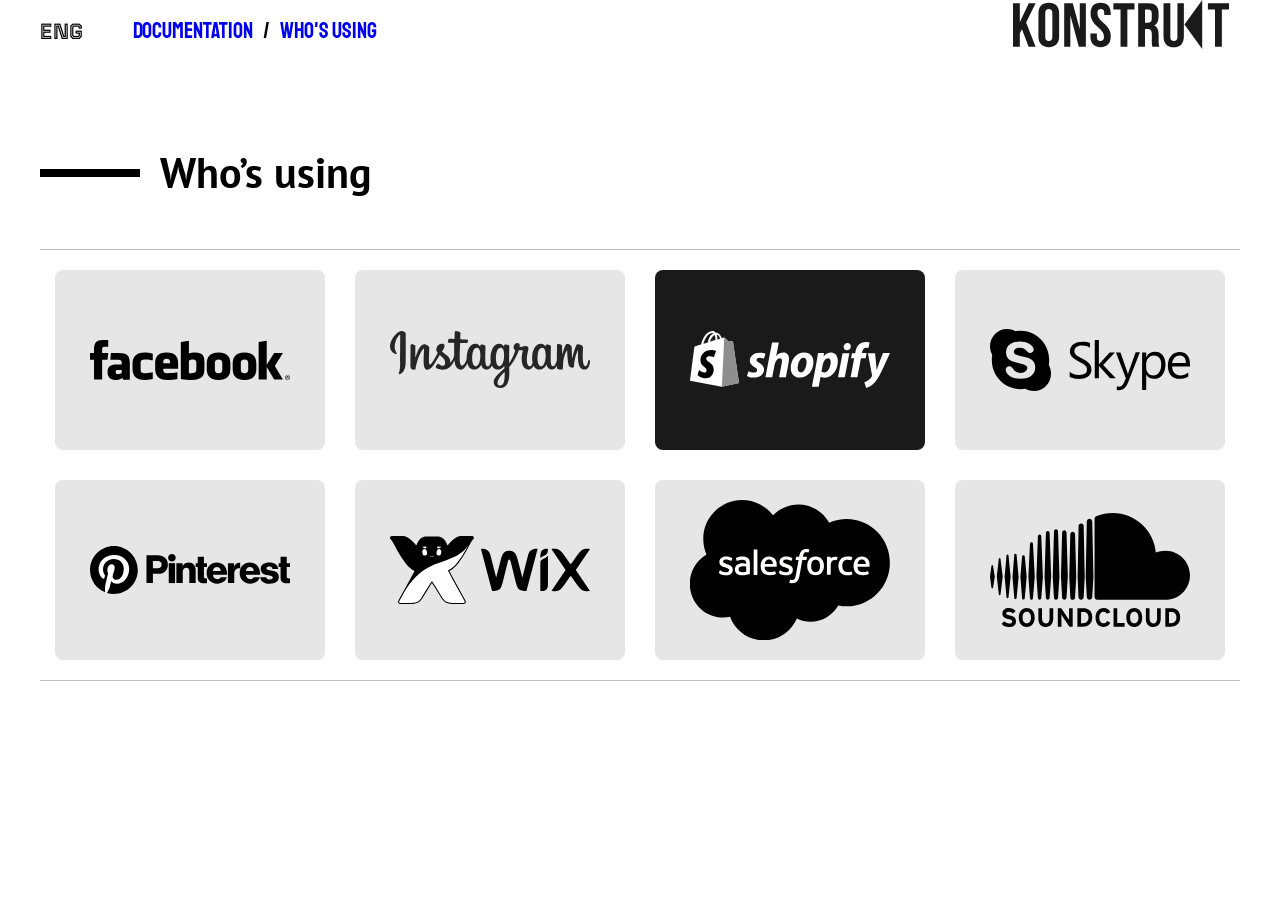
==== src/html pages/who'sUsing.html @ 9395a484 "first commit" ====
<!DOCTYPE html>
<html lang="en">

<head>
    <meta charset="UTF-8">
    <meta name="viewport" content="width=device-width, initial-scale=1.0">
    <title>>POSITION-TRANSFORM</title>
    <link rel="preconnect" href="https://fonts.googleapis.com">
    <link rel="preconnect" href="https://fonts.gstatic.com" crossorigin>
    <link
        href="https://fonts.googleapis.com/css2?family=Farro:wght@300;400;500;700&family=Francois+One&family=PT+Sans:ital,wght@0,400;0,700;1,400;1,700&family=Staatliches&family=Tourney:ital,wght@0,100..900;1,100..900&display=swap"
        rel="stylesheet">

    <link rel="stylesheet" href="../styles/style.css">
    <link rel="stylesheet" href="../styles/who'sUsing.css">
</head>

<body>
    <header class="header">
        <div class="container header-content-wrapper">
            <div class="lang-and-nav-cotainer">
                <a href="/en" class="header__lang-link tourney-lang">eng</a>
                <nav class="header__nav staatliches-nav">
                    <ul class="header__list">
                        <li class="header__item">
                            <a href=".">Documentation</a>
                        </li>
                        <li class="header__item">/</li>
                        <li class="header__item">
                            <a href="who'sUsing.html">Who's using</a>
                        </li>
                    </ul>
                </nav>
            </div>
            <a href="../../index.html" class="header__logo-link">
                <img src="../images/company-logo-black.svg" alt="Site logo" class="header__img">
            </a>
        </div>
    </header>

    <main>
        <section class="whosUsing container">
            <h2 class="whosUsing__title">Who’s using</h2>
            <ul class="whosUsing__list">
                <li class="whosUsing__item">
                    <div class="card">
                        <div class="card__front">
                            <img src="../images/facebook-logo-black.svg" alt="Facebook logo black" class="logo-icon">
                        </div>

                        <div class="card__back">
                            <img src="../images/facebook-logo-white.svg" alt="Facebook logo white">
                        </div>
                    </div>
                </li>

                <li class="whosUsing__item">
                    <div class="card">
                        <div class="card__front">
                            <img src="../images/instagram-logo-black.svg" alt="Instagram logo black" class="logo-icon">
                        </div>

                        <div class="card__back">
                            <img src="../images/instagram-logo-white.svg" alt="Instagram logo white">
                        </div>
                    </div>
                </li>

                <li class="whosUsing__item">
                    <div class="card">
                        <div class="card__front">
                            <img src="../images/shopify-logo-white.svg" alt="Shopify logo white" class="logo-icon">
                        </div>

                        <div class="card__back">
                            <img src="../images/shopify-logo-black.svg" alt="Shopify logo black">
                        </div>
                    </div>
                </li>

                <li class="whosUsing__item">
                    <div class="card">
                        <div class="card__front">
                            <img src="../images/skype-logo-black.svg" alt="Skype logo black" class="logo-icon">
                        </div>

                        <div class="card__back">
                            <img src="../images/skype-logo-white.svg" alt="Skype logo white">
                        </div>
                    </div>
                </li>

                <li class="whosUsing__item">
                    <div class="card">
                        <div class="card__front">
                            <img src="../images/pinterest-logo-black.svg" alt="Pinterest logo black" class="logo-icon">
                        </div>

                        <div class="card__back">
                            <img src="../images/pinterest-logo-white.svg" alt="Pinterest logo white">
                        </div>
                    </div>
                </li>

                <li class="whosUsing__item">
                    <div class="card">
                        <div class="card__front">
                            <img src="../images/wix.com-logo-black.svg" alt="Wix logo black" class="logo-icon">
                        </div>

                        <div class="card__back">
                            <img src="../images/wix.com-logo-white.svg" alt="Wix logo white">
                        </div>
                    </div>
                </li>

                <li class="whosUsing__item">
                    <div class="card">
                        <div class="card__front">
                            <img src="../images/saleforse-logo-black.svg" alt="Saleforce logo black" class="logo-icon">
                        </div>

                        <div class="card__back">
                            <img src="../images/saleforse-logo-white.svg" alt="Saleforce logo white">
                        </div>
                    </div>
                </li>

                <li class="whosUsing__item">
                    <div class="card">
                        <div class="card__front">
                            <img src="../images/soundcloud-logo-black.svg" alt="Soundcloud logo black"
                                class="logo-icon">
                        </div>

                        <div class="card__back">
                            <img src="../images/soundcloud-logo-white.svg" alt="Soundcloud logo white">
                        </div>
                    </div>
                </li>
            </ul>
        </section>
    </main>

</body>

</html>
---- src/styles/style.css ----
/* ====================RESET CSS================= */
* {
  margin: 0;
  padding: 0;
  box-sizing: border-box;
}

li {
  list-style: none;
}

a {
  text-decoration: none;
}

/* ==========================FONT FAMILIES====================== */
/* Francois One Regular - HEADING*/
/* Farro Light  - CHAPTERS*/
/* Staatliches Regular - NAVIGATION*/
/* Tourney SemiBold  - LANGUAGE*/

/*=============================BASE CSS ======================*/

body {
  font-family: "PT Sans", sans-serif;
  font-weight: 400;
  font-style: normal;
  font-size: 28px;
  line-height: 1.71;
  color: rgba(0, 0, 0, 1);

  padding-bottom: 30px;
}

.container {
  max-width: 1200px;
  width: 100%;
  margin: 0 auto;
}

.francois-one-heading {
  font-family: "Francois One", sans-serif;
  font-weight: 400;
  font-style: normal;
  font-size: 36px;
  line-height: 1.33;
  text-transform: uppercase;
}

.francois-one-heading .farro-light-chapter {
  font-family: "Farro", sans-serif;
  font-weight: 300;
  font-style: normal;
  font-size: 30px;
  text-transform: none;
}

.staatliches-nav {
  font-family: "Staatliches", sans-serif;
  font-weight: 400;
  font-style: normal;
  font-size: 22px;
}

.tourney-lang {
  font-family: "Tourney", sans-serif;
  font-weight: 600;
  font-style: normal;
  font-size: 22px;
}

/* ======================HEADER================= */

.header {
  margin-bottom: 70px;
  position: fixed;
  top: 0;
  left: 0;

  width: 100%;
  z-index: 10;

  background-color: rgb(255, 255, 255);
}

.header-content-wrapper {
  display: flex;
  justify-content: space-between;
  align-items: center;
}

.lang-and-nav-cotainer {
  display: flex;
  gap: 50px;
}

.header__lang-link {
  text-transform: uppercase;
  color: inherit;
}

.header__list {
  display: flex;
  gap: 10px;
}

.header__img {
  height: 49px;
  width: 238px;
  color: rgba(26, 26, 26, 1);
}

/* ====================ASIDEBAR=============== */
.sidebar {
  position: sticky;
  top: 137px;

  height: max-content;
}

.sidebar__item {
  width: 365px;
  height: 58px;
  padding-bottom: 10px;
  border-bottom: 1px solid rgba(189, 189, 189, 1);
}

.sidebar__item:not(:last-child) {
  margin-bottom: 70px;
}

/* ======================MAIN PART================= */
.content-wrapper {
  display: flex;
  gap: 30px;

  padding-top: 137px;
}

.heading {
  margin-bottom: 40px;

  padding-top: 20px;
  position: relative;
}

/* h2 {
  padding-top: 20px;
  position: relative;
} */

.heading ::before {
  content: "";
  position: absolute;
  top: 0;
  left: 0;

  width: 100px;
  height: 8px;

  background-color: rgba(0, 0, 0, 1);
}

section:not(:last-child) {
  margin-bottom: 70px;
}

.underline-text {
  text-decoration: underline;
}

.italic-text {
  font-style: italic;
}

.background-text {
  background-color: rgba(218, 218, 218, 1);
}

.main-content {
  background-image: url(../images/bg-picture.svg);
  background-repeat: no-repeat;
  background-position: top right;

  /* background-size: 760px 760px; */

  background-attachment: fixed;
}

/* .background-img {
  position: fixed;
  top: 137px;
  right: 0;

  height: 760px;
  width: 760px;

  z-index: -1;
} */
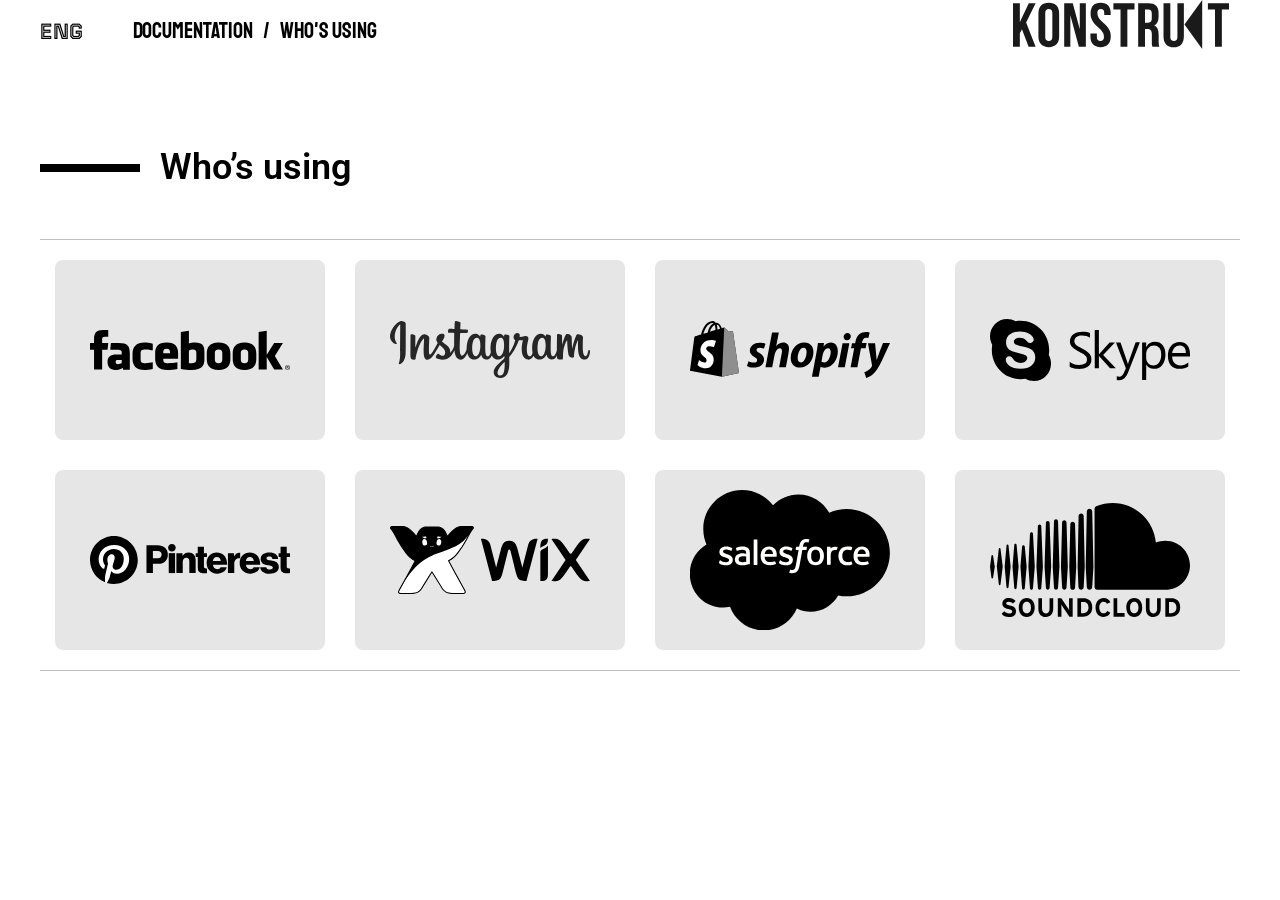
==== commit cb0425a0: "Fix the styles" ====
--- a/src/html pages/who'sUsing.html
+++ b/src/html pages/who'sUsing.html
@@ -8,7 +8,7 @@
     <link rel="preconnect" href="https://fonts.googleapis.com">
     <link rel="preconnect" href="https://fonts.gstatic.com" crossorigin>
     <link
-        href="https://fonts.googleapis.com/css2?family=Farro:wght@300;400;500;700&family=Francois+One&family=PT+Sans:ital,wght@0,400;0,700;1,400;1,700&family=Staatliches&family=Tourney:ital,wght@0,100..900;1,100..900&display=swap"
+        href="https://fonts.googleapis.com/css2?family=Farro:wght@300;400;500;700&family=Francois+One&family=PT+Sans:ital,wght@0,400;0,700;1,400;1,700&family=Staatliches&family=Tourney:ital,wght@0,100..900;1,100..900&family=Roboto:ital,wght@0,100..900;1,100..900&display=swap"
         rel="stylesheet">
 
     <link rel="stylesheet" href="../styles/style.css">
@@ -19,15 +19,15 @@
     <header class="header">
         <div class="container header-content-wrapper">
             <div class="lang-and-nav-cotainer">
-                <a href="/en" class="header__lang-link tourney-lang">eng</a>
+                <a class="header__lang-link tourney-lang">eng</a>
                 <nav class="header__nav staatliches-nav">
                     <ul class="header__list">
                         <li class="header__item">
-                            <a href=".">Documentation</a>
+                            <a href="../../index.html">Documentation</a>
                         </li>
                         <li class="header__item">/</li>
                         <li class="header__item">
-                            <a href="who'sUsing.html">Who's using</a>
+                            <a>Who's using</a>
                         </li>
                     </ul>
                 </nav>
@@ -69,11 +69,11 @@
                 <li class="whosUsing__item">
                     <div class="card">
                         <div class="card__front">
-                            <img src="../images/shopify-logo-white.svg" alt="Shopify logo white" class="logo-icon">
+                            <img src="../images/shopify-logo-black.svg" alt="Shopify logo black" class="logo-icon">
                         </div>
 
                         <div class="card__back">
-                            <img src="../images/shopify-logo-black.svg" alt="Shopify logo black">
+                            <img src="../images/shopify-logo-white.svg" alt="Shopify logo white">
                         </div>
                     </div>
                 </li>
--- a/src/styles/style.css
+++ b/src/styles/style.css
@@ -12,12 +12,17 @@
 a {
   text-decoration: none;
 }
+:link,
+:visited {
+  color: inherit;
+}
 
 /* ==========================FONT FAMILIES====================== */
 /* Francois One Regular - HEADING*/
 /* Farro Light  - CHAPTERS*/
 /* Staatliches Regular - NAVIGATION*/
 /* Tourney SemiBold  - LANGUAGE*/
+/* Roboto - Who's Using*/
 
 /*=============================BASE CSS ======================*/
 
@@ -30,6 +35,14 @@
   color: rgba(0, 0, 0, 1);
 
   padding-bottom: 30px;
+}
+
+body:not(:has(.whosUsing)) {
+  background-image: url(../images/bg-picture.svg);
+  background-repeat: no-repeat;
+  background-position: right 0 top 137px;
+
+  background-attachment: fixed;
 }
 
 .container {
@@ -144,11 +157,6 @@
   position: relative;
 }
 
-/* h2 {
-  padding-top: 20px;
-  position: relative;
-} */
-
 .heading ::before {
   content: "";
   position: absolute;
@@ -176,24 +184,3 @@
 .background-text {
   background-color: rgba(218, 218, 218, 1);
 }
-
-.main-content {
-  background-image: url(../images/bg-picture.svg);
-  background-repeat: no-repeat;
-  background-position: top right;
-
-  /* background-size: 760px 760px; */
-
-  background-attachment: fixed;
-}
-
-/* .background-img {
-  position: fixed;
-  top: 137px;
-  right: 0;
-
-  height: 760px;
-  width: 760px;
-
-  z-index: -1;
-} */
